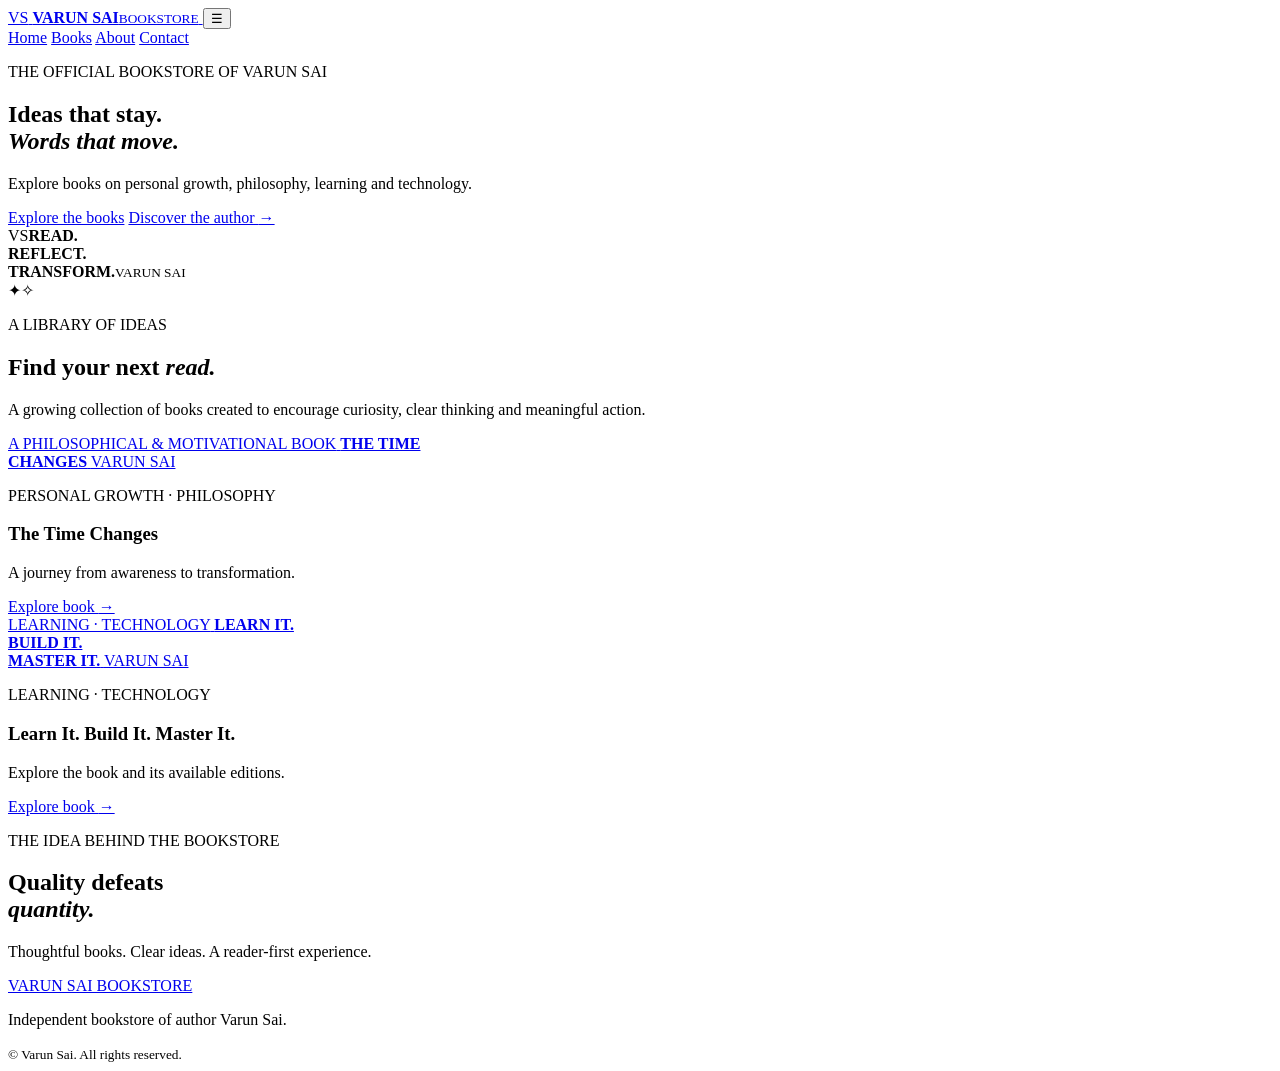
==== index.html @ 185d5529 "Add files via upload" ====
<!doctype html>
<html lang="en">
<head>
  <meta charset="utf-8">
  <meta name="viewport" content="width=device-width, initial-scale=1">
  <meta name="description" content="Explore eBooks and books by author Varun Sai.">
  <title>VARUN SAI BOOKSTORE</title>
  <link rel="preconnect" href="https://fonts.googleapis.com">
  <link rel="preconnect" href="https://fonts.gstatic.com" crossorigin>
  <link href="https://fonts.googleapis.com/css2?family=DM+Sans:wght@400;500;600;700&family=Playfair+Display:wght@600;700&display=swap" rel="stylesheet">
  <link rel="stylesheet" href="css/style.css">
</head>
<body>
  <header class="site-header">
    <a class="brand" href="index.html" aria-label="Varun Sai Bookstore home">
      <span class="brand-mark">VS</span>
      <span><strong>VARUN SAI</strong><small>BOOKSTORE</small></span>
    </a>
    <button class="menu-toggle" aria-label="Open navigation" aria-expanded="false">☰</button>
    <nav class="main-nav" aria-label="Main navigation">
      <a class="active" href="index.html">Home</a>
      <a href="books.html">Books</a>
      <a href="about.html">About</a>
      <a href="contact.html">Contact</a>
    </nav>
  </header>

  <main>
    <section class="hero">
      <div class="hero-copy">
        <p class="eyebrow">THE OFFICIAL BOOKSTORE OF VARUN SAI</p>
        <h1>Ideas that stay.<br><em>Words that move.</em></h1>
        <p class="hero-text">Explore books on personal growth, philosophy, learning and technology.</p>
        <div class="hero-actions">
          <a class="button button-gold" href="books.html">Explore the books</a>
          <a class="text-link" href="about.html">Discover the author <span>→</span></a>
        </div>
      </div>
      <div class="hero-art" aria-label="Decorative book illustration">
        <div class="orbit orbit-one"></div><div class="orbit orbit-two"></div>
        <div class="book-shape"><span>VS</span><b>READ.<br>REFLECT.<br>TRANSFORM.</b><small>VARUN SAI</small></div>
        <span class="spark spark-one">✦</span><span class="spark spark-two">✧</span>
      </div>
    </section>

    <section class="section section-intro">
      <p class="eyebrow">A LIBRARY OF IDEAS</p>
      <h2>Find your next <em>read.</em></h2>
      <p class="muted">A growing collection of books created to encourage curiosity, clear thinking and meaningful action.</p>
    </section>

    <section class="book-grid section-grid" id="featured-books">
      <article class="book-card">
        <a class="cover cover-time" href="books.html" aria-label="View The Time Changes">
          <span class="cover-kicker">A PHILOSOPHICAL & MOTIVATIONAL BOOK</span>
          <strong>THE TIME<br>CHANGES</strong>
          <span class="cover-author">VARUN SAI</span>
        </a>
        <div class="book-info">
          <p class="book-category">PERSONAL GROWTH · PHILOSOPHY</p>
          <h3>The Time Changes</h3>
          <p>A journey from awareness to transformation.</p>
          <a class="text-link" href="books.html#the-time-changes">Explore book <span>→</span></a>
        </div>
      </article>
      <article class="book-card">
        <a class="cover cover-learn" href="books.html#learn-it-build-it-master-it" aria-label="View Learn It. Build It. Master It.">
          <span class="cover-kicker">LEARNING · TECHNOLOGY</span>
          <strong>LEARN IT.<br>BUILD IT.<br>MASTER IT.</strong>
          <span class="cover-author">VARUN SAI</span>
        </a>
        <div class="book-info">
          <p class="book-category">LEARNING · TECHNOLOGY</p>
          <h3>Learn It. Build It. Master It.</h3>
          <p>Explore the book and its available editions.</p>
          <a class="text-link" href="books.html#learn-it-build-it-master-it">Explore book <span>→</span></a>
        </div>
      </article>
    </section>

    <section class="statement">
      <p class="eyebrow">THE IDEA BEHIND THE BOOKSTORE</p>
      <h2>Quality defeats<br><em>quantity.</em></h2>
      <p>Thoughtful books. Clear ideas. A reader-first experience.</p>
    </section>
  </main>

  <footer class="site-footer">
    <a class="footer-brand" href="index.html">VARUN SAI BOOKSTORE</a>
    <p>Independent bookstore of author Varun Sai.</p>
    <small>© <span id="year"></span> Varun Sai. All rights reserved.</small>
  </footer>
  <script src="js/script.js"></script>
</body>
</html>
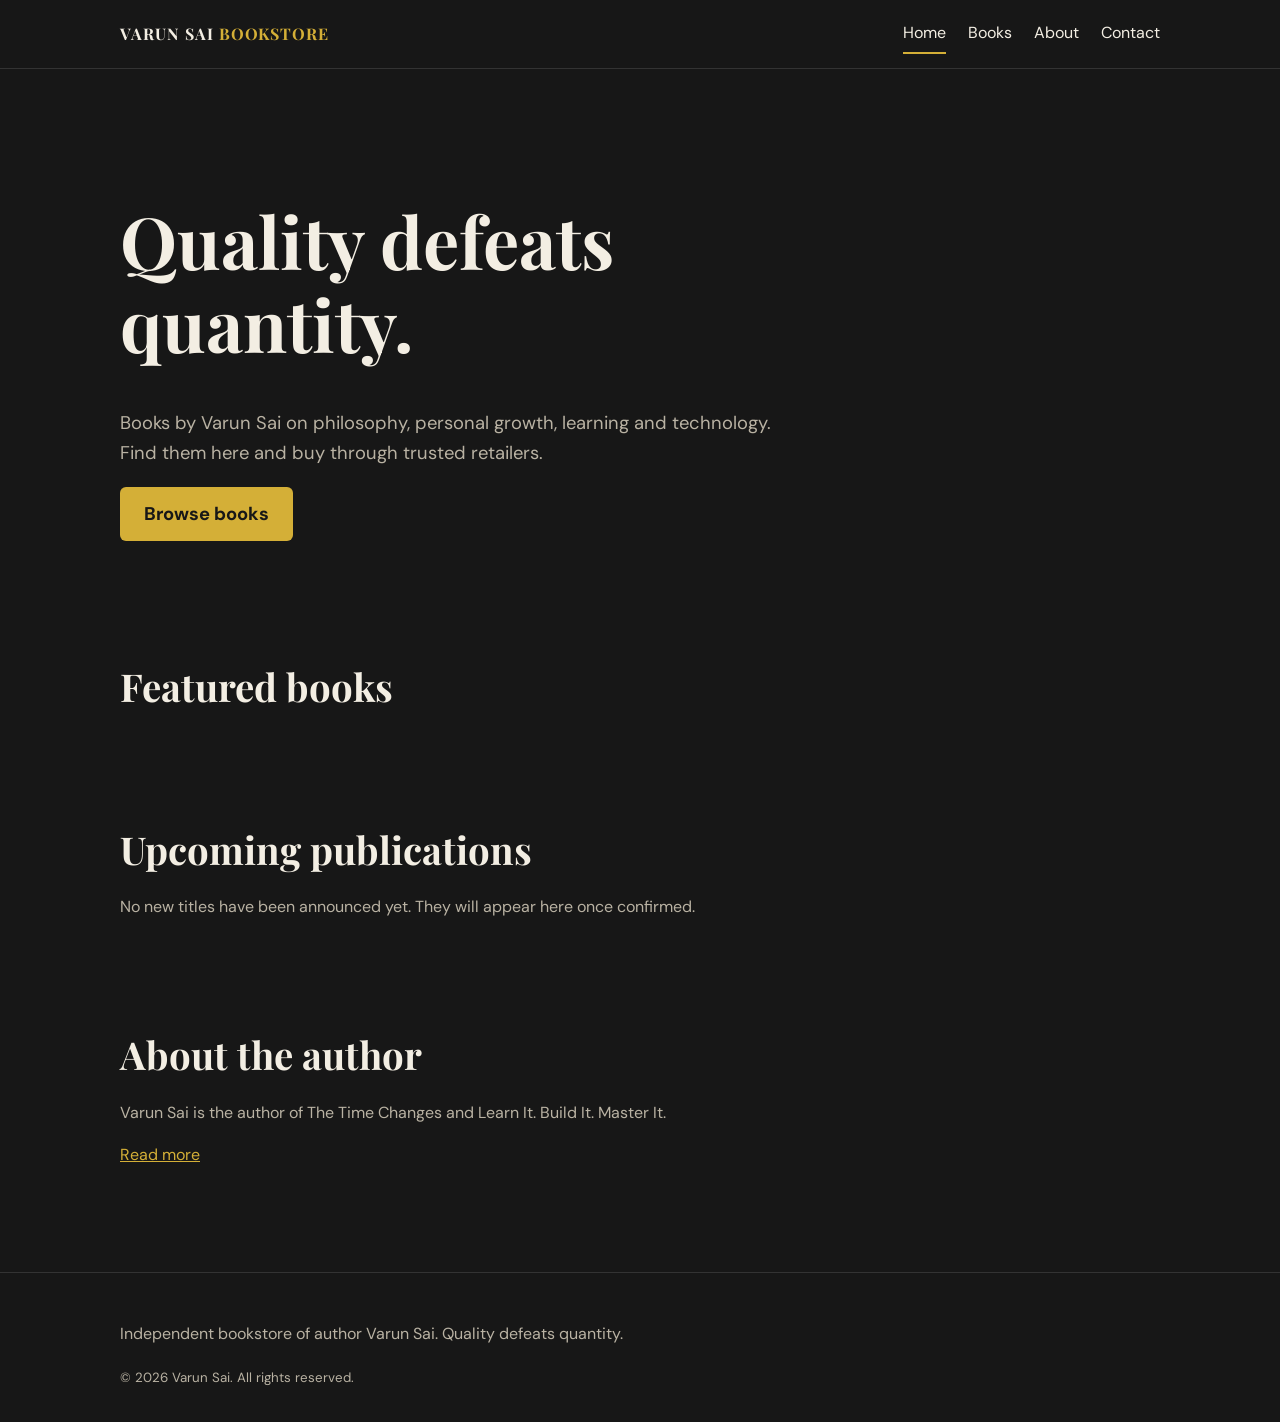
==== commit 7eaa04bc: "Add files via upload" ====
--- a/index.html
+++ b/index.html
@@ -1,95 +1,18 @@
 <!doctype html>
-<html lang="en">
-<head>
-  <meta charset="utf-8">
-  <meta name="viewport" content="width=device-width, initial-scale=1">
-  <meta name="description" content="Explore eBooks and books by author Varun Sai.">
-  <title>VARUN SAI BOOKSTORE</title>
-  <link rel="preconnect" href="https://fonts.googleapis.com">
-  <link rel="preconnect" href="https://fonts.gstatic.com" crossorigin>
-  <link href="https://fonts.googleapis.com/css2?family=DM+Sans:wght@400;500;600;700&family=Playfair+Display:wght@600;700&display=swap" rel="stylesheet">
-  <link rel="stylesheet" href="css/style.css">
-</head>
-<body>
-  <header class="site-header">
-    <a class="brand" href="index.html" aria-label="Varun Sai Bookstore home">
-      <span class="brand-mark">VS</span>
-      <span><strong>VARUN SAI</strong><small>BOOKSTORE</small></span>
-    </a>
-    <button class="menu-toggle" aria-label="Open navigation" aria-expanded="false">☰</button>
-    <nav class="main-nav" aria-label="Main navigation">
-      <a class="active" href="index.html">Home</a>
-      <a href="books.html">Books</a>
-      <a href="about.html">About</a>
-      <a href="contact.html">Contact</a>
-    </nav>
-  </header>
-
-  <main>
-    <section class="hero">
-      <div class="hero-copy">
-        <p class="eyebrow">THE OFFICIAL BOOKSTORE OF VARUN SAI</p>
-        <h1>Ideas that stay.<br><em>Words that move.</em></h1>
-        <p class="hero-text">Explore books on personal growth, philosophy, learning and technology.</p>
-        <div class="hero-actions">
-          <a class="button button-gold" href="books.html">Explore the books</a>
-          <a class="text-link" href="about.html">Discover the author <span>→</span></a>
-        </div>
-      </div>
-      <div class="hero-art" aria-label="Decorative book illustration">
-        <div class="orbit orbit-one"></div><div class="orbit orbit-two"></div>
-        <div class="book-shape"><span>VS</span><b>READ.<br>REFLECT.<br>TRANSFORM.</b><small>VARUN SAI</small></div>
-        <span class="spark spark-one">✦</span><span class="spark spark-two">✧</span>
-      </div>
-    </section>
-
-    <section class="section section-intro">
-      <p class="eyebrow">A LIBRARY OF IDEAS</p>
-      <h2>Find your next <em>read.</em></h2>
-      <p class="muted">A growing collection of books created to encourage curiosity, clear thinking and meaningful action.</p>
-    </section>
-
-    <section class="book-grid section-grid" id="featured-books">
-      <article class="book-card">
-        <a class="cover cover-time" href="books.html" aria-label="View The Time Changes">
-          <span class="cover-kicker">A PHILOSOPHICAL & MOTIVATIONAL BOOK</span>
-          <strong>THE TIME<br>CHANGES</strong>
-          <span class="cover-author">VARUN SAI</span>
-        </a>
-        <div class="book-info">
-          <p class="book-category">PERSONAL GROWTH · PHILOSOPHY</p>
-          <h3>The Time Changes</h3>
-          <p>A journey from awareness to transformation.</p>
-          <a class="text-link" href="books.html#the-time-changes">Explore book <span>→</span></a>
-        </div>
-      </article>
-      <article class="book-card">
-        <a class="cover cover-learn" href="books.html#learn-it-build-it-master-it" aria-label="View Learn It. Build It. Master It.">
-          <span class="cover-kicker">LEARNING · TECHNOLOGY</span>
-          <strong>LEARN IT.<br>BUILD IT.<br>MASTER IT.</strong>
-          <span class="cover-author">VARUN SAI</span>
-        </a>
-        <div class="book-info">
-          <p class="book-category">LEARNING · TECHNOLOGY</p>
-          <h3>Learn It. Build It. Master It.</h3>
-          <p>Explore the book and its available editions.</p>
-          <a class="text-link" href="books.html#learn-it-build-it-master-it">Explore book <span>→</span></a>
-        </div>
-      </article>
-    </section>
-
-    <section class="statement">
-      <p class="eyebrow">THE IDEA BEHIND THE BOOKSTORE</p>
-      <h2>Quality defeats<br><em>quantity.</em></h2>
-      <p>Thoughtful books. Clear ideas. A reader-first experience.</p>
-    </section>
-  </main>
-
-  <footer class="site-footer">
-    <a class="footer-brand" href="index.html">VARUN SAI BOOKSTORE</a>
-    <p>Independent bookstore of author Varun Sai.</p>
-    <small>© <span id="year"></span> Varun Sai. All rights reserved.</small>
-  </footer>
-  <script src="js/script.js"></script>
-</body>
-</html>
+<html lang="en"><head><meta charset="utf-8"><meta name="viewport" content="width=device-width,initial-scale=1">
+<title>VARUN SAI BOOKSTORE</title><meta name="description" content="Books by Varun Sai on philosophy, personal growth, learning and technology."><link rel="canonical" href="https://tsudhakartsudhakar5-crypto.github.io/varun-sai-bookstore/">
+<meta property="og:type" content="website"><meta property="og:title" content="VARUN SAI BOOKSTORE"><meta property="og:description" content="Books by Varun Sai on philosophy, personal growth, learning and technology."><meta property="og:url" content="https://tsudhakartsudhakar5-crypto.github.io/varun-sai-bookstore/">
+<meta name="theme-color" content="#171717"><link rel="icon" href="favicon.svg" type="image/svg+xml">
+<link rel="preconnect" href="https://fonts.googleapis.com"><link rel="preconnect" href="https://fonts.gstatic.com" crossorigin>
+<link href="https://fonts.googleapis.com/css2?family=DM+Sans:wght@400;700&family=Playfair+Display:wght@700&display=swap" rel="stylesheet">
+<link rel="stylesheet" href="style.css"></head><body>
+<a class="skip" href="#main">Skip to content</a>
+<header><div class="wrap"><a class="brand" href="index.html">VARUN SAI <span>BOOKSTORE</span></a>
+<button class="menu" aria-expanded="false" aria-controls="nav">Menu</button><nav id="nav" aria-label="Main"><a href="index.html" aria-current="page">Home</a><a href="books.html">Books</a><a href="about.html">About</a><a href="contact.html">Contact</a></nav></div></header>
+<main id="main" class="wrap">
+<div class="hero"><h1>Quality defeats quantity.</h1><p>Books by Varun Sai on philosophy, personal growth, learning and technology. Find them here and buy through trusted retailers.</p><p><a class="btn" href="books.html">Browse books</a></p></div>
+<section><h2>Featured books</h2><div class="grid" id="books"></div></section>
+<section><h2>Upcoming publications</h2><p class="muted">No new titles have been announced yet. They will appear here once confirmed.</p></section>
+<section><h2>About the author</h2><p class="muted">Varun Sai is the author of The Time Changes and Learn It. Build It. Master It.</p><p><a href="about.html">Read more</a></p></section></main>
+<footer><div class="wrap"><p>Independent bookstore of author Varun Sai. Quality defeats quantity.</p><small>&copy; <span id="year"></span> Varun Sai. All rights reserved.</small></div></footer>
+<script src="script.js"></script></body></html>
--- a/style.css
+++ b/style.css
@@ -0,0 +1,33 @@
+:root{--bg:#171717;--panel:#202020;--line:#333;--gold:#D4AF37;--text:#F3EEE3;--muted:#b9b2a3;--r:6px}
+*{box-sizing:border-box}html{scroll-behavior:smooth}
+body{margin:0;background:var(--bg);color:var(--text);font:400 1rem/1.65 'DM Sans',system-ui,sans-serif}
+h1,h2,h3{font-family:'Playfair Display',Georgia,serif;line-height:1.15;margin:0 0 .6em}
+h1{font-size:clamp(2.4rem,7vw,4.5rem)}h2{font-size:clamp(1.6rem,4vw,2.4rem)}h3{font-size:1.35rem}
+a{color:var(--gold)}a:focus-visible,button:focus-visible,input:focus-visible,select:focus-visible{outline:2px solid var(--gold);outline-offset:3px}
+.skip{position:absolute;left:-999px}.skip:focus{left:8px;top:8px;background:var(--gold);color:#000;padding:8px;z-index:9}
+.wrap{max-width:1080px;margin:0 auto;padding:0 20px}
+header{border-bottom:1px solid var(--line)}
+header .wrap{display:flex;align-items:center;justify-content:space-between;min-height:68px;flex-wrap:wrap}
+.brand{font-family:'Playfair Display',serif;font-weight:700;letter-spacing:.06em;color:var(--text);text-decoration:none}
+.brand span{color:var(--gold)}
+nav{display:flex;gap:22px}nav a{color:var(--text);text-decoration:none;padding:6px 0;border-bottom:2px solid transparent}
+nav a:hover,nav a[aria-current]{border-color:var(--gold)}
+.menu{display:none;background:none;border:1px solid var(--line);color:var(--text);padding:8px 12px;border-radius:var(--r);font:inherit}
+@media(max-width:640px){.menu{display:block}nav{display:none;width:100%;flex-direction:column;gap:0;padding-bottom:12px}nav.open{display:flex}nav a{padding:10px 0}}
+.hero{padding:clamp(56px,12vw,130px) 0 56px;max-width:760px}.hero p{color:var(--muted);font-size:1.15rem;max-width:52ch}
+.btn{display:inline-block;background:var(--gold);color:#171717;font-weight:700;padding:12px 24px;border-radius:var(--r);text-decoration:none;border:0;font:inherit;font-weight:700;cursor:pointer}
+.btn:hover{filter:brightness(1.08)}.btn.ghost{background:none;color:var(--gold);border:1px solid var(--gold)}
+.btn[aria-disabled=true],.btn:disabled{opacity:.45;cursor:not-allowed;filter:none}
+section{padding:48px 0}.muted{color:var(--muted)}
+.grid{display:grid;gap:28px;grid-template-columns:repeat(auto-fill,minmax(260px,1fr))}
+.card{background:var(--panel);border:1px solid var(--line);border-radius:var(--r);overflow:hidden;display:flex;flex-direction:column}
+.cover{aspect-ratio:3/4;display:flex;flex-direction:column;justify-content:space-between;padding:26px;background:linear-gradient(160deg,#262626,#141414);border-bottom:3px solid var(--gold)}
+.cover b{font:700 1.7rem/1.1 'Playfair Display',serif;color:var(--gold)}.cover small{color:var(--muted)}
+.card .body{padding:20px;display:flex;flex-direction:column;gap:10px;flex:1}.card p{margin:0}
+.tag{color:var(--muted);font-size:.9rem}.links{display:flex;flex-wrap:wrap;gap:10px;margin-top:auto;padding-top:10px}
+.tools{display:flex;gap:12px;flex-wrap:wrap;margin-bottom:28px}
+input,select,textarea{background:var(--panel);color:var(--text);border:1px solid var(--line);border-radius:var(--r);padding:11px 14px;font:inherit}
+.tools input{flex:1;min-width:200px}label{display:block;margin:14px 0 6px}form input,form textarea{width:100%}
+.note{border-left:3px solid var(--gold);background:var(--panel);padding:14px 18px;border-radius:var(--r)}
+footer{border-top:1px solid var(--line);padding:32px 0;color:var(--muted);margin-top:40px}
+@media(prefers-reduced-motion:reduce){html{scroll-behavior:auto}}
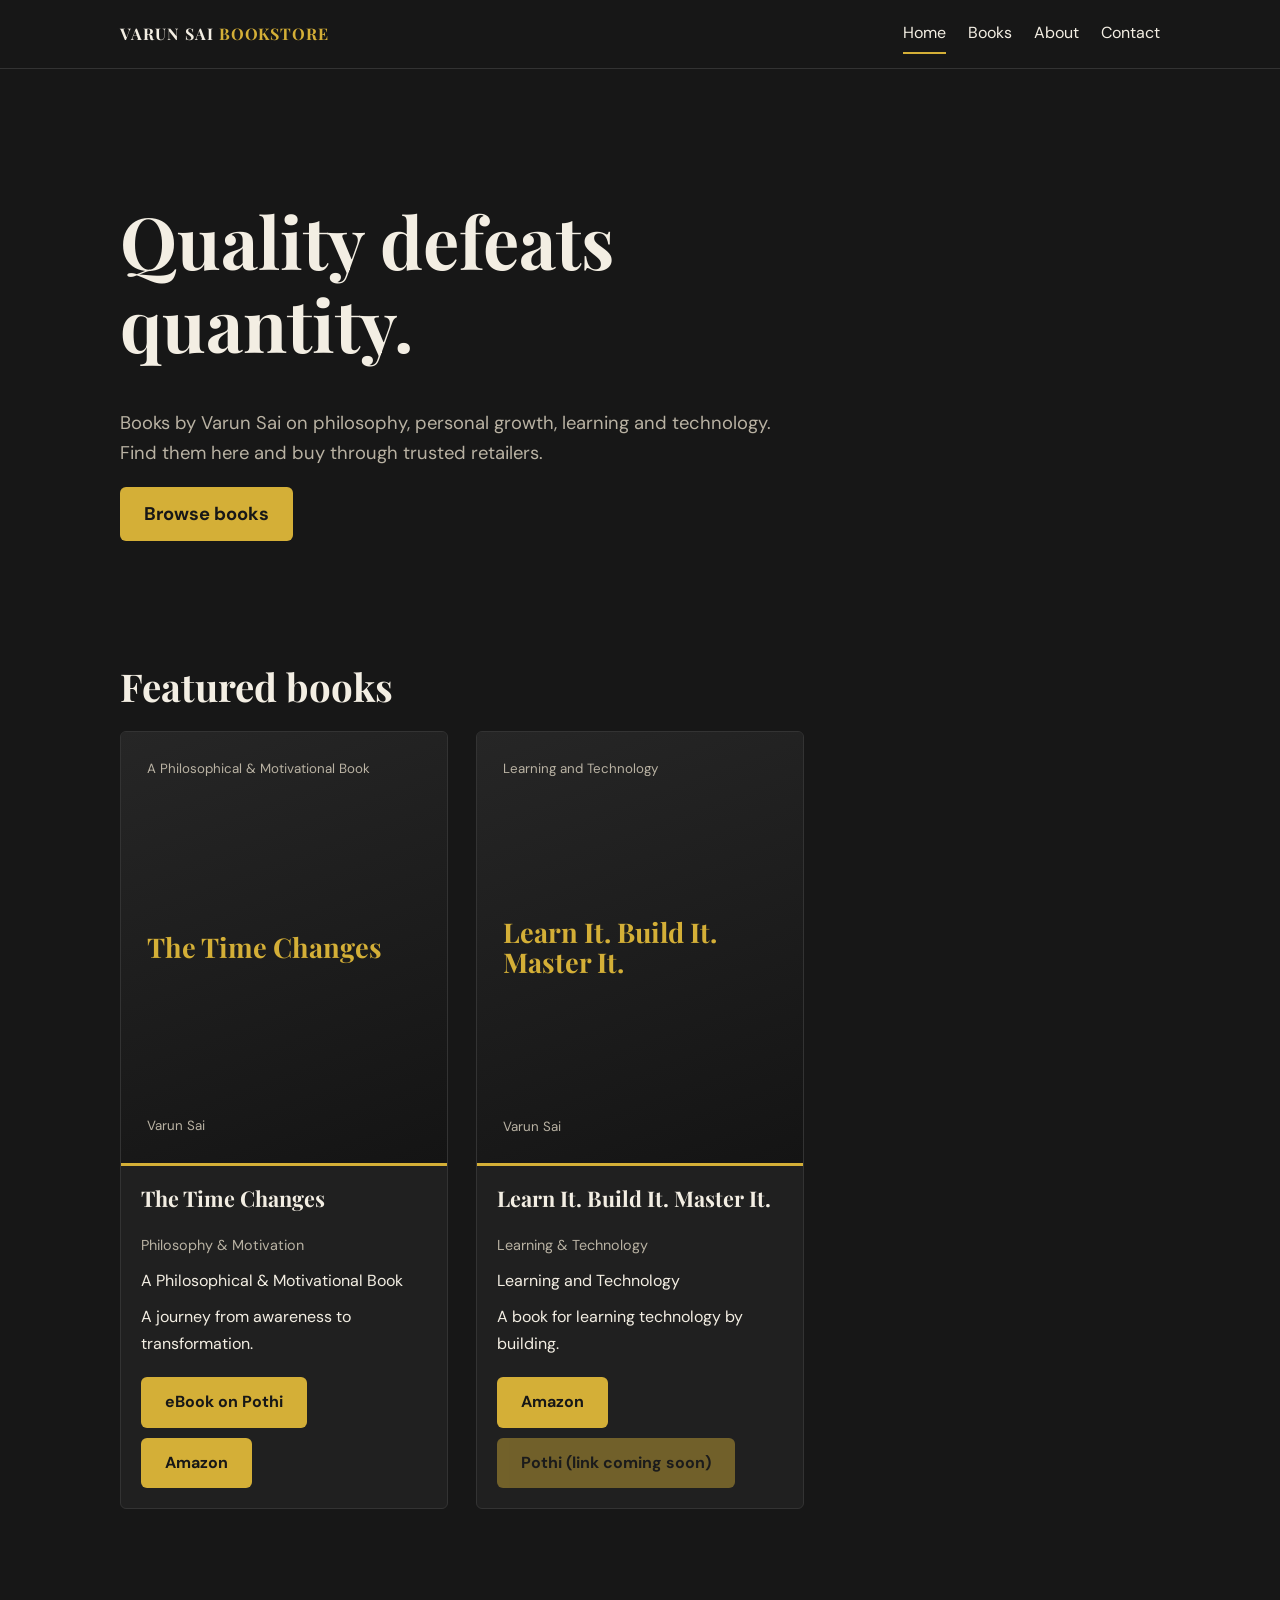
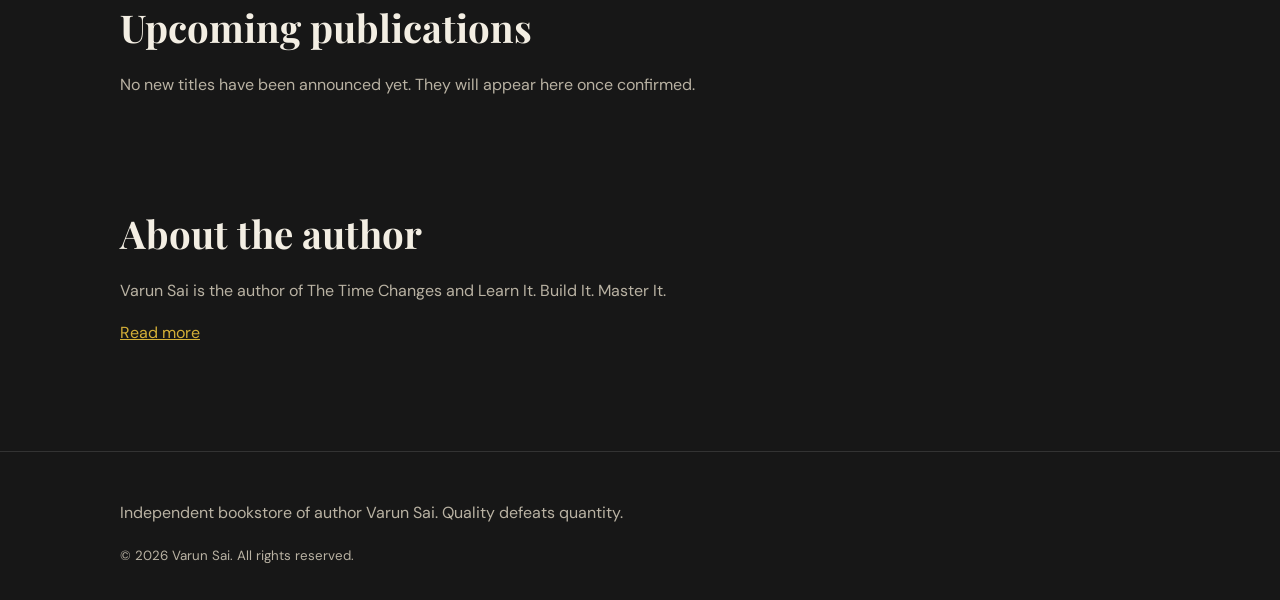
==== commit b370a951: "Add files via upload" ====
--- a/index.html
+++ b/index.html
@@ -15,4 +15,4 @@
 <section><h2>Upcoming publications</h2><p class="muted">No new titles have been announced yet. They will appear here once confirmed.</p></section>
 <section><h2>About the author</h2><p class="muted">Varun Sai is the author of The Time Changes and Learn It. Build It. Master It.</p><p><a href="about.html">Read more</a></p></section></main>
 <footer><div class="wrap"><p>Independent bookstore of author Varun Sai. Quality defeats quantity.</p><small>&copy; <span id="year"></span> Varun Sai. All rights reserved.</small></div></footer>
-<script src="script.js"></script></body></html>+<script src="config.js"></script><script src="script.js"></script></body></html>
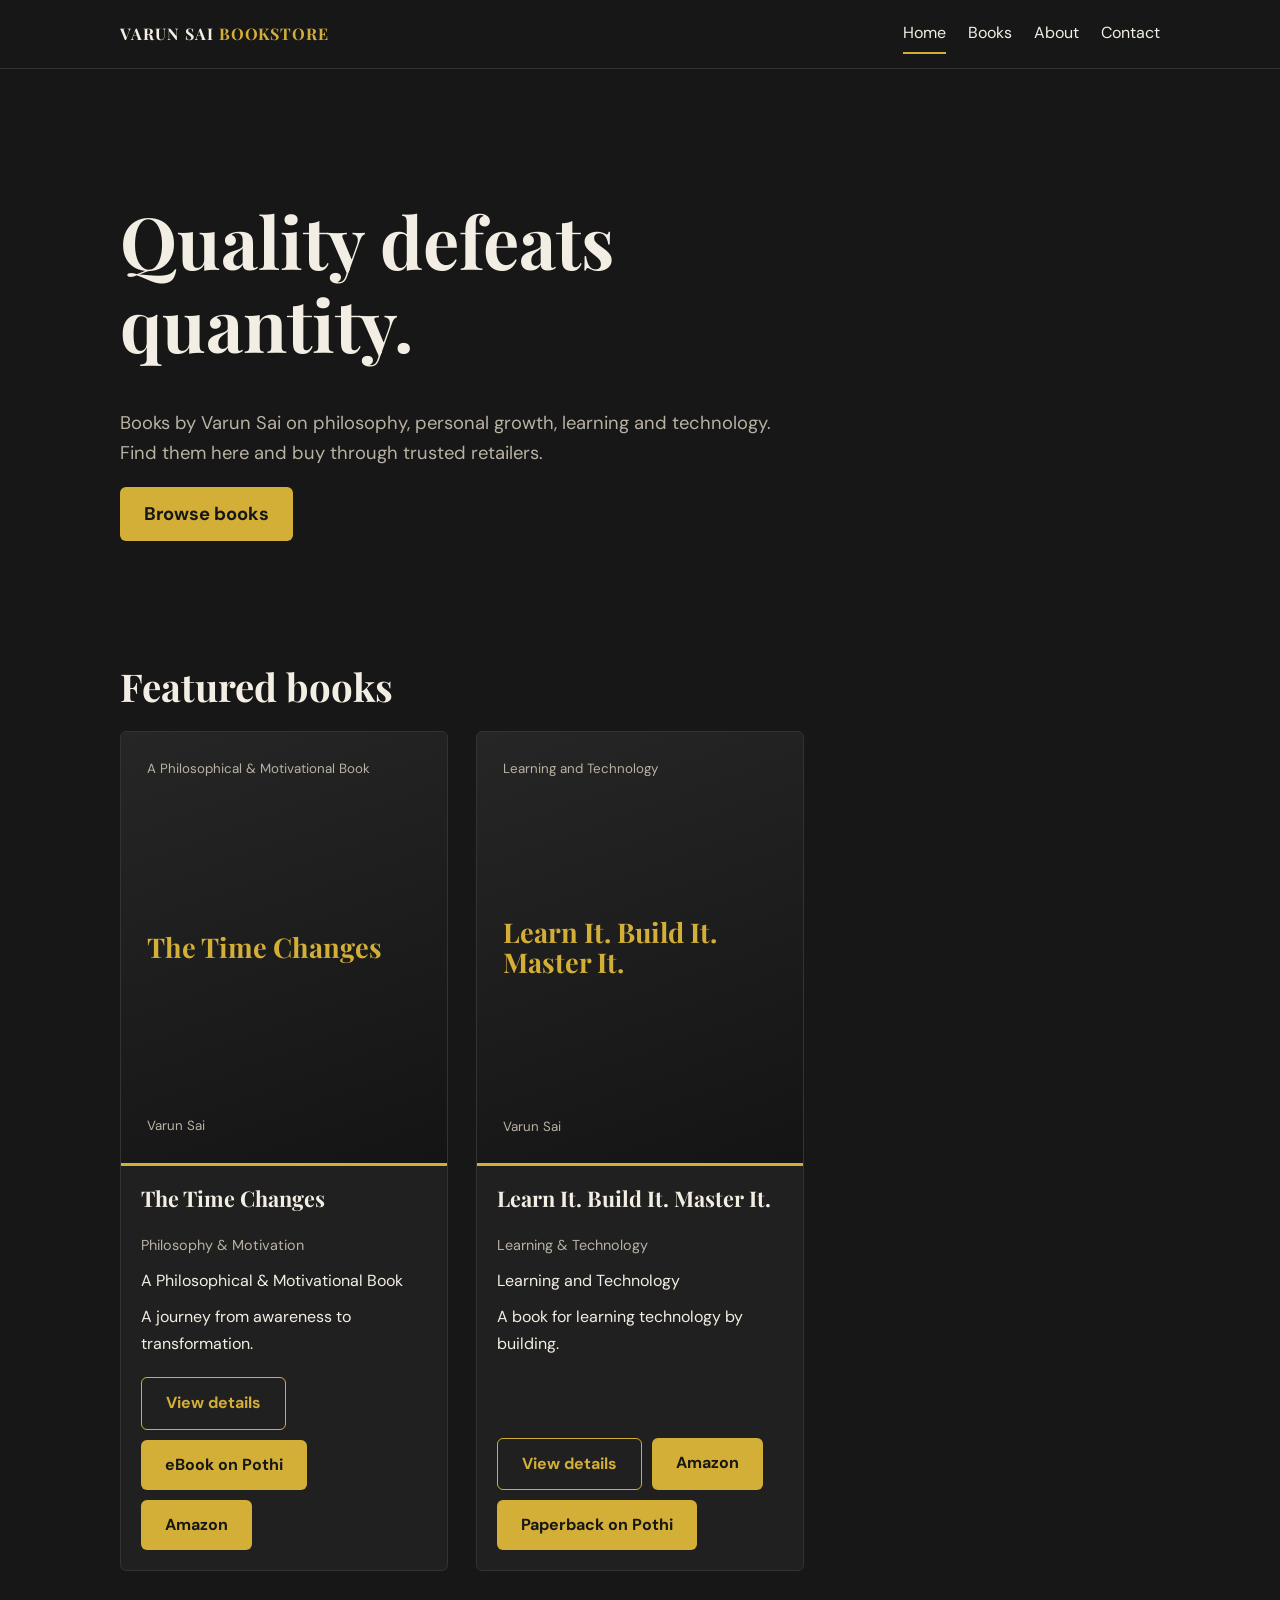
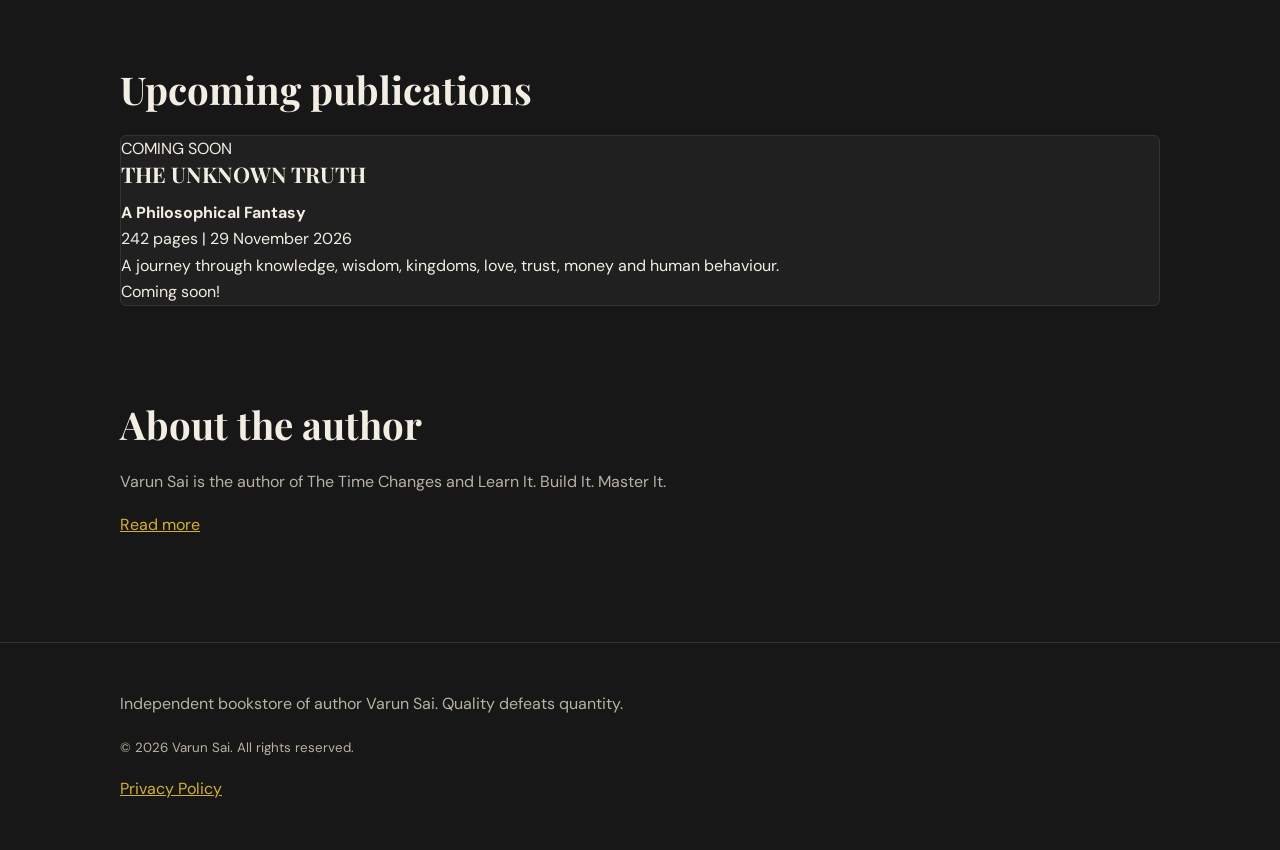
==== commit be3d34c6: "Update index.html" ====
--- a/index.html
+++ b/index.html
@@ -1,4 +1,4 @@
-<!doctype html>
+ <!doctype html>
 <html lang="en"><head><meta charset="utf-8"><meta name="viewport" content="width=device-width,initial-scale=1">
 <title>VARUN SAI BOOKSTORE</title><meta name="description" content="Books by Varun Sai on philosophy, personal growth, learning and technology."><link rel="canonical" href="https://tsudhakartsudhakar5-crypto.github.io/varun-sai-bookstore/">
 <meta property="og:type" content="website"><meta property="og:title" content="VARUN SAI BOOKSTORE"><meta property="og:description" content="Books by Varun Sai on philosophy, personal growth, learning and technology."><meta property="og:url" content="https://tsudhakartsudhakar5-crypto.github.io/varun-sai-bookstore/">
@@ -12,7 +12,24 @@
 <main id="main" class="wrap">
 <div class="hero"><h1>Quality defeats quantity.</h1><p>Books by Varun Sai on philosophy, personal growth, learning and technology. Find them here and buy through trusted retailers.</p><p><a class="btn" href="books.html">Browse books</a></p></div>
 <section><h2>Featured books</h2><div class="grid" id="books"></div></section>
-<section><h2>Upcoming publications</h2><p class="muted">No new titles have been announced yet. They will appear here once confirmed.</p></section>
+<section id="upcoming">
+<h2>Upcoming publications</h2>
+<div class="card">
+<p>COMING SOON</p>
+<h3>THE UNKNOWN TRUTH</h3>
+<p><strong>A Philosophical Fantasy</strong></p>
+<p>242 pages | 29 November 2026</p>
+<p>A journey through knowledge, wisdom, kingdoms, love, trust, money and human behaviour.</p>
+<p id="countdown"></p>
+</div><script>
+const release = new Date("2026-11-29T12:00:00+05:30");
+setInterval(() => {
+let t = release - Date.now();
+document.getElementById("countdown").textContent =
+t > 0 ? Math.floor(t/86400000)+" days remaining" : "Coming soon!";
+}, 1000);
+</script>
+</section>
 <section><h2>About the author</h2><p class="muted">Varun Sai is the author of The Time Changes and Learn It. Build It. Master It.</p><p><a href="about.html">Read more</a></p></section></main>
 <footer><div class="wrap"><p>Independent bookstore of author Varun Sai. Quality defeats quantity.</p><small>&copy; <span id="year"></span> Varun Sai. All rights reserved.</small></div></footer>
-<script src="config.js"></script><script src="script.js"></script></body></html>+<script src="config.js"></script><script src="script.js"></script></body></html>
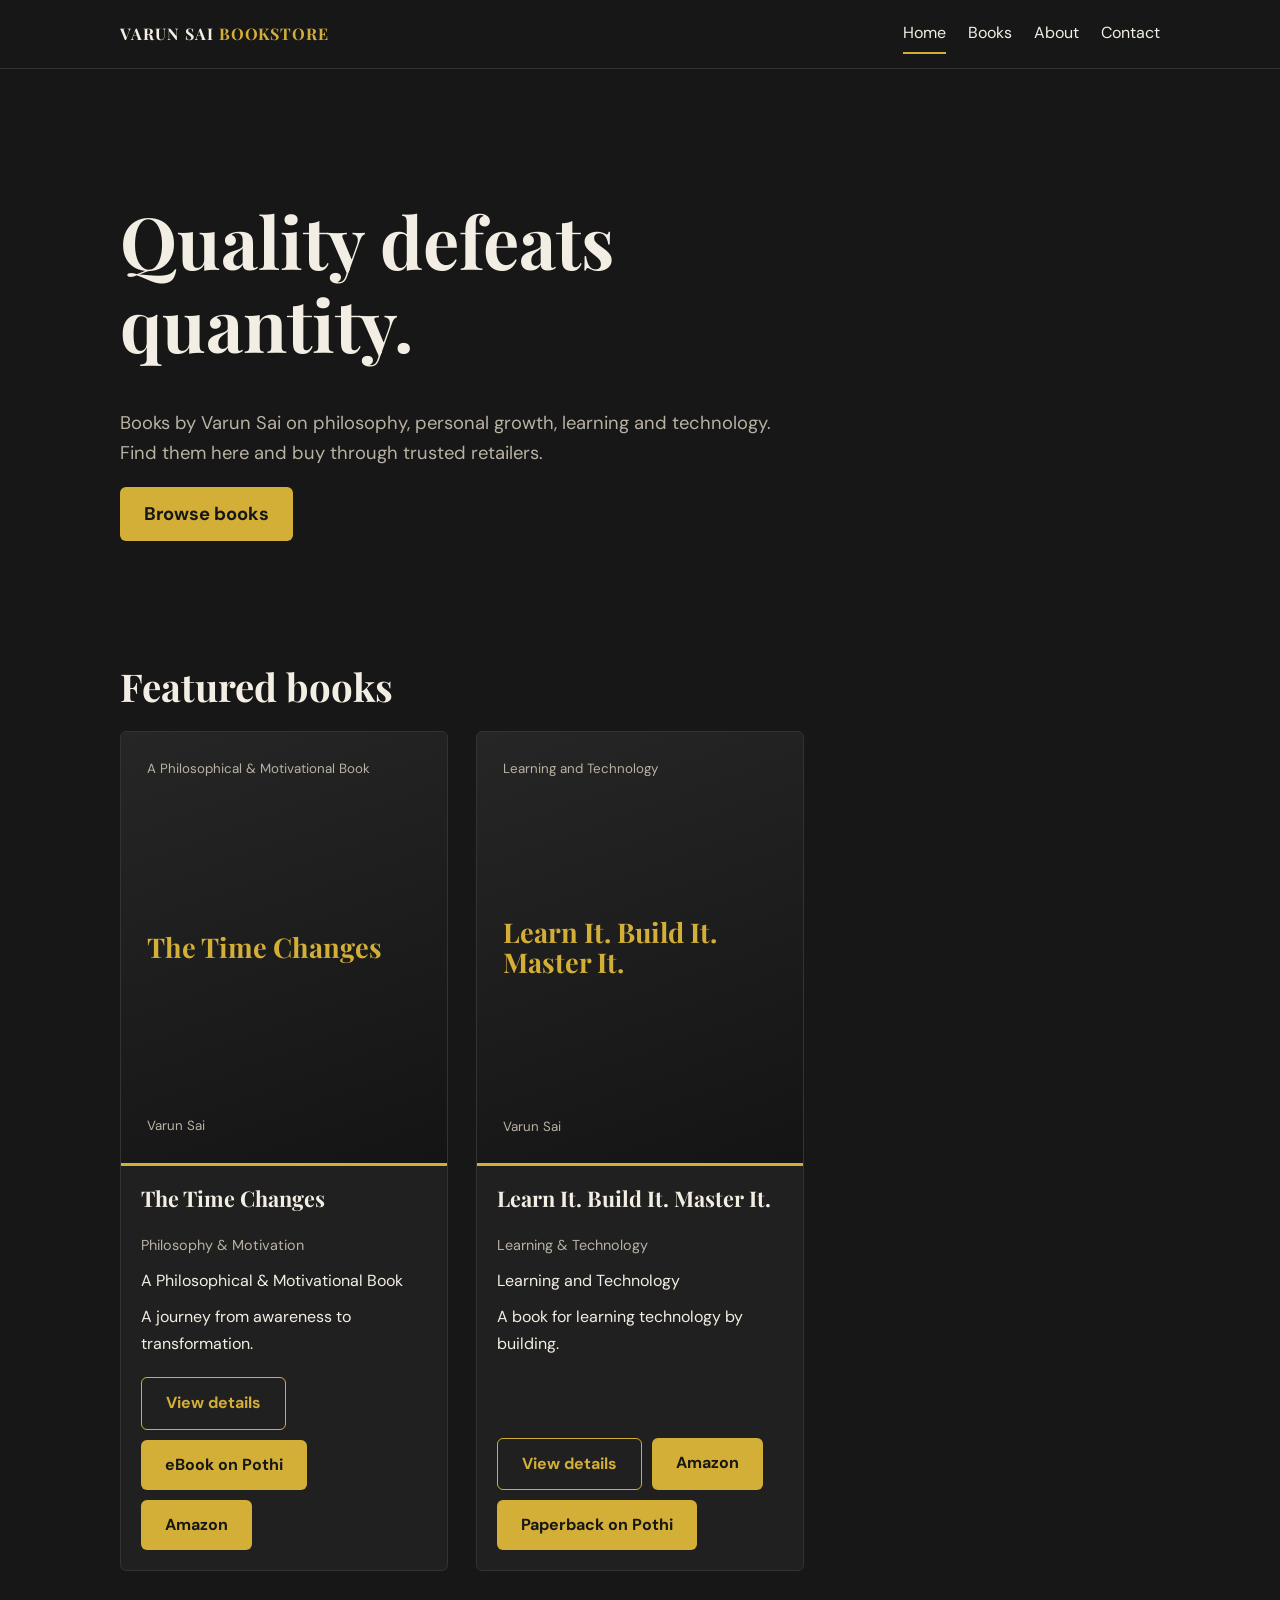
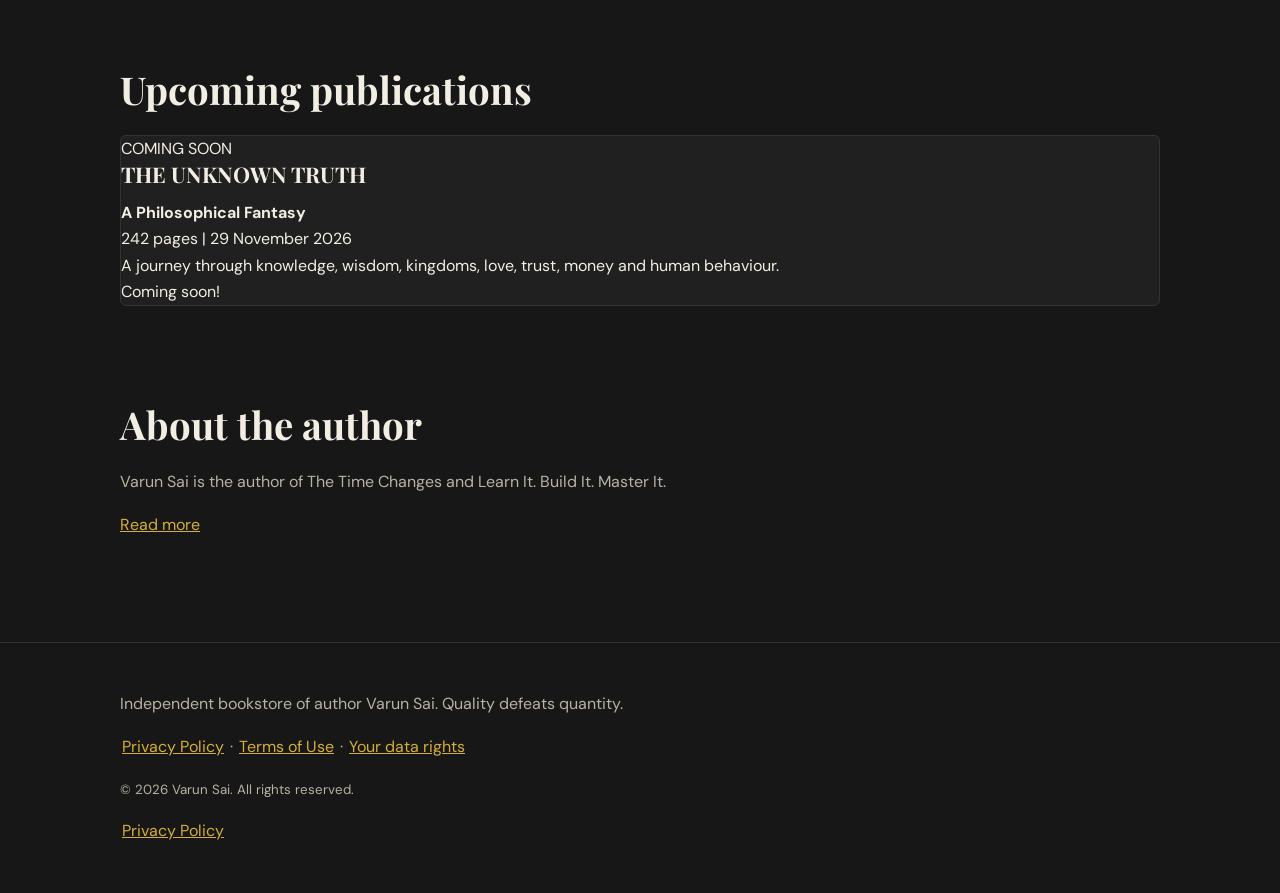
==== commit 152543fa: "Add files via upload" ====
--- a/index.html
+++ b/index.html
@@ -1,7 +1,8 @@
- <!doctype html>
+<!doctype html>
 <html lang="en"><head><meta charset="utf-8"><meta name="viewport" content="width=device-width,initial-scale=1">
 <title>VARUN SAI BOOKSTORE</title><meta name="description" content="Books by Varun Sai on philosophy, personal growth, learning and technology."><link rel="canonical" href="https://tsudhakartsudhakar5-crypto.github.io/varun-sai-bookstore/">
 <meta property="og:type" content="website"><meta property="og:title" content="VARUN SAI BOOKSTORE"><meta property="og:description" content="Books by Varun Sai on philosophy, personal growth, learning and technology."><meta property="og:url" content="https://tsudhakartsudhakar5-crypto.github.io/varun-sai-bookstore/">
+<meta property="og:image" content="https://tsudhakartsudhakar5-crypto.github.io/varun-sai-bookstore/share-image.jpg">
 <meta name="theme-color" content="#171717"><link rel="icon" href="favicon.svg" type="image/svg+xml">
 <link rel="preconnect" href="https://fonts.googleapis.com"><link rel="preconnect" href="https://fonts.gstatic.com" crossorigin>
 <link href="https://fonts.googleapis.com/css2?family=DM+Sans:wght@400;700&family=Playfair+Display:wght@700&display=swap" rel="stylesheet">
@@ -31,5 +32,5 @@
 </script>
 </section>
 <section><h2>About the author</h2><p class="muted">Varun Sai is the author of The Time Changes and Learn It. Build It. Master It.</p><p><a href="about.html">Read more</a></p></section></main>
-<footer><div class="wrap"><p>Independent bookstore of author Varun Sai. Quality defeats quantity.</p><small>&copy; <span id="year"></span> Varun Sai. All rights reserved.</small></div></footer>
+<footer><div class="wrap"><p>Independent bookstore of author Varun Sai. Quality defeats quantity.</p><p><a href="privacy.html">Privacy Policy</a> &middot; <a href="terms.html">Terms of Use</a> &middot; <a href="data-rights.html">Your data rights</a></p><small>&copy; <span id="year"></span> Varun Sai. All rights reserved.</small></div></footer>
 <script src="config.js"></script><script src="script.js"></script></body></html>
--- a/style.css
+++ b/style.css
@@ -31,3 +31,9 @@
 .note{border-left:3px solid var(--gold);background:var(--panel);padding:14px 18px;border-radius:var(--r)}
 footer{border-top:1px solid var(--line);padding:32px 0;color:var(--muted);margin-top:40px}
 @media(prefers-reduced-motion:reduce){html{scroll-behavior:auto}}
+
+/* DPDP update: consent/notice helpers */
+.check{display:flex;gap:10px;align-items:flex-start;margin:14px 0}
+form input[type=checkbox],.check input[type=checkbox]{width:auto;flex:none;margin-top:6px}
+.prose ul,.prose ol{padding-left:22px}.prose li{margin:6px 0}.prose{max-width:780px}
+footer p a{margin:0 2px}
